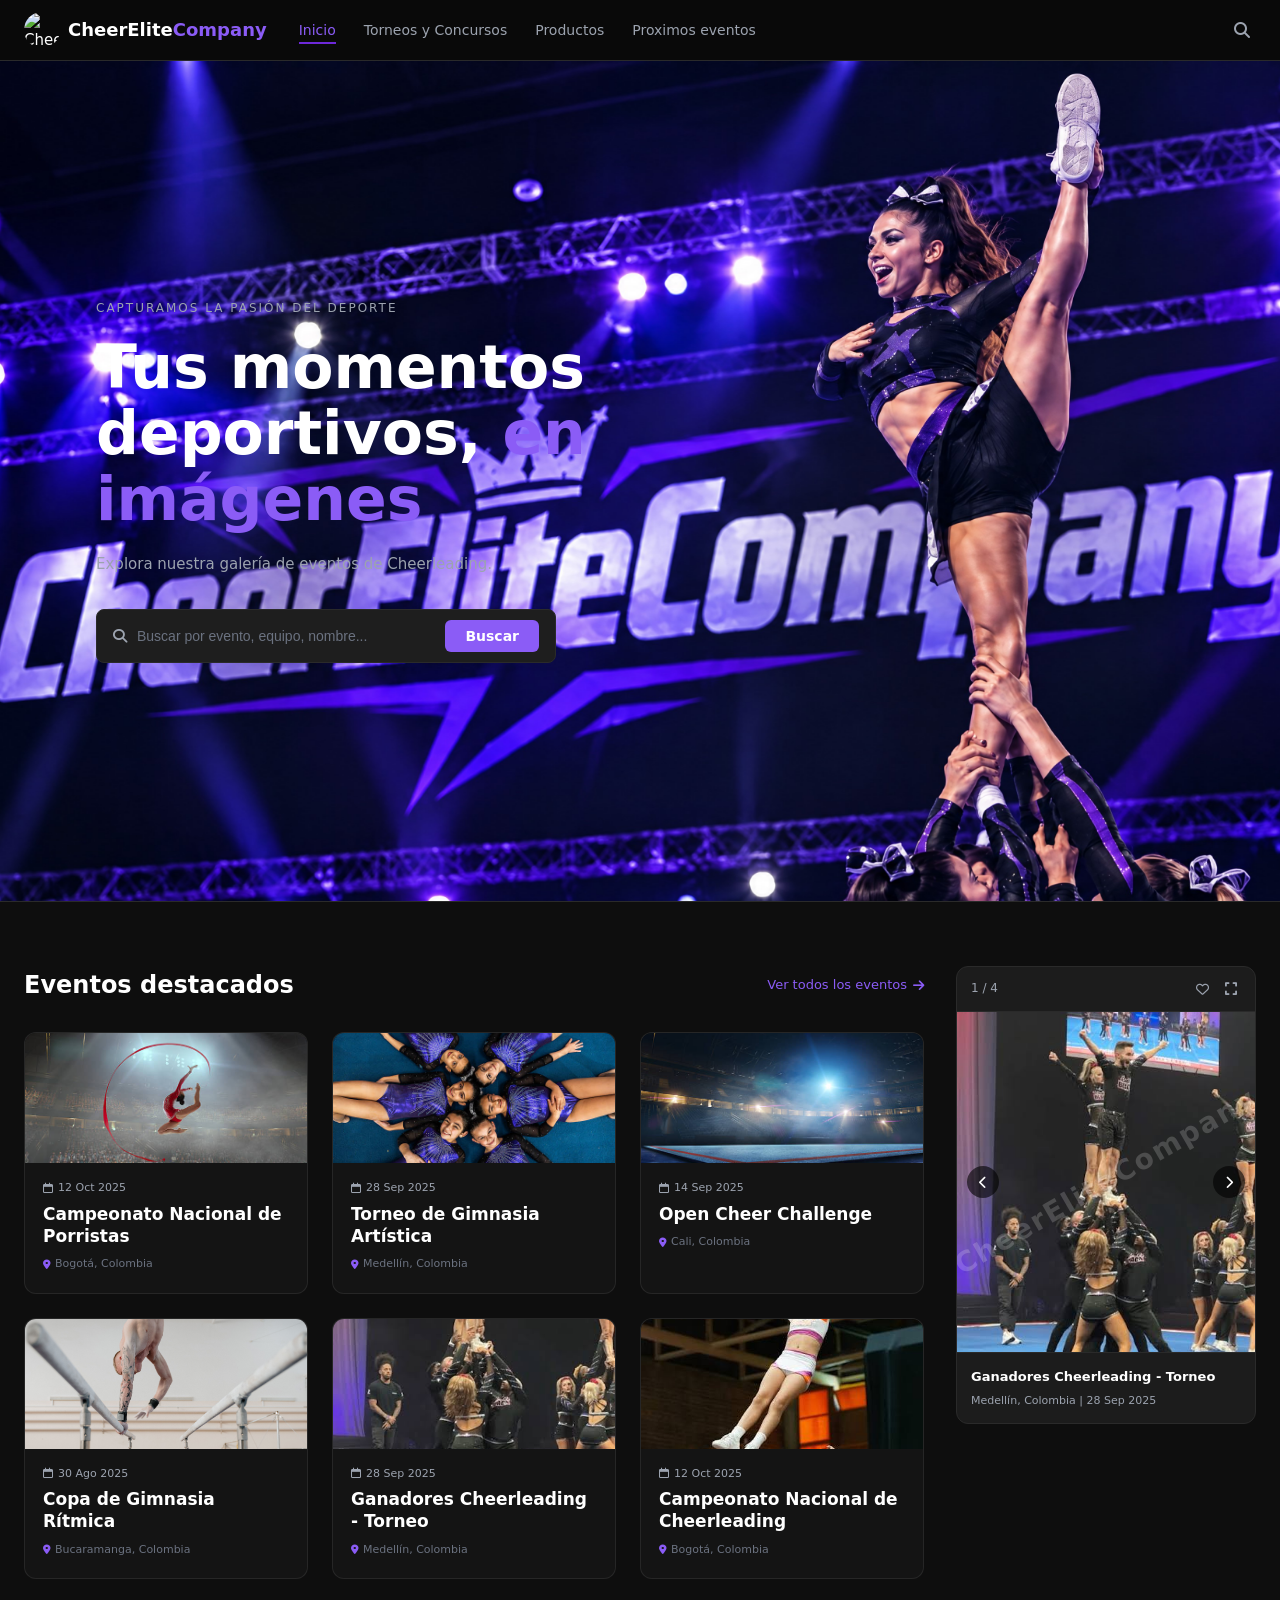
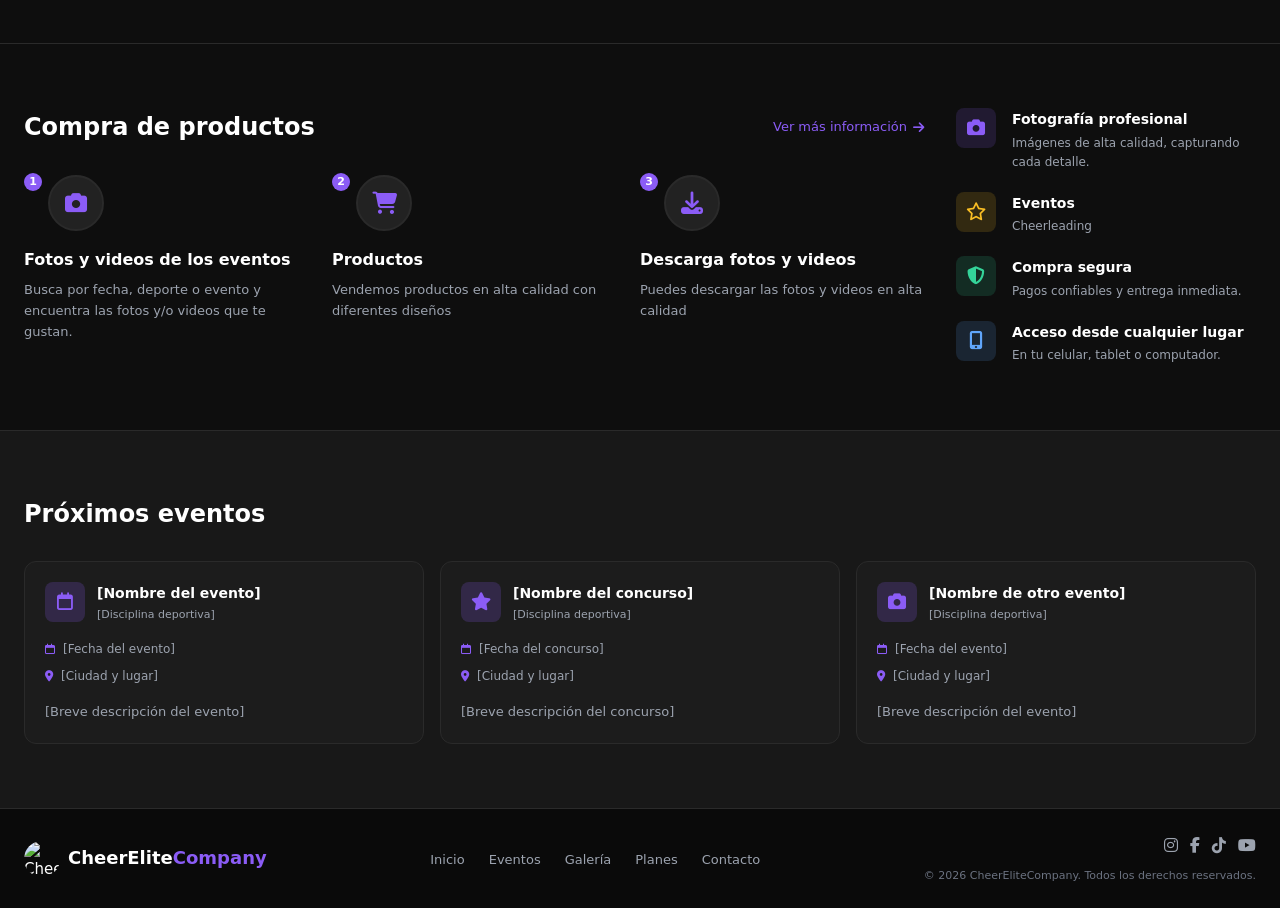
==== index.html @ 5a7f5fb3 "CheerEliteCompany" ====
<!DOCTYPE html>
<html lang="es">
<head>
  <meta charset="UTF-8" />
  <meta name="viewport" content="width=device-width, initial-scale=1.0" />
  <title>CheerEliteCompany: pasión deportiva en imágenes</title>
  <link rel="stylesheet" href="style.css" />
  <link rel="stylesheet" href="https://cdnjs.cloudflare.com/ajax/libs/font-awesome/6.5.0/css/all.min.css" />
</head>
<body>

  <!-- ========== NAVBAR ========== -->
  <nav class="navbar">
    <div class="nav-container">
      <a href="#" class="nav-logo">
        <img src="logo.jpg" alt="CheerEliteCompany Logo" class="logo-img" />
        <span class="logo-text"><span class="logo-sport">CheerElite</span><span class="logo-shots">Company</span></span>
      </a>
      <ul class="nav-links">
        <li><a href="#" class="nav-link active" id="navInicio">Inicio</a></li>
        <li><a href="#" class="nav-link" id="navEventos">Torneos y Concursos</a></li>
        <li><a href="#" class="nav-link" id="navProductos">Productos</a></li>
        <li><a href="#" class="nav-link" id="verTodosProximos">Proximos eventos</a></li>
      </ul>
    <div class="nav-actions">
      <button class="btn-icon" aria-label="Buscar"><i class="fas fa-search"></i></button>
    </div>
      <button class="burger" id="burger" aria-label="Menú">
        <span></span><span></span><span></span>
      </button>
    </div>
  </nav>

  <!-- ========== HERO ========== -->
  <section class="hero">
    <div class="hero-content">
      <p class="hero-label" id="heroLabel">CAPTURAMOS LA PASIÓN DEL DEPORTE</p>
      <h1 class="hero-title">
        <span id="heroTitle">Tus momentos deportivos,</span>
        <span class="hero-highlight" id="heroHighlight">en imágenes</span>
      </h1>
      <p class="hero-subtitle" id="heroSubtitle">Explora nuestra galería de eventos de Cheerleading.</p>
      <div class="hero-search">
        <i class="fas fa-search search-icon"></i>
        <input type="text" placeholder="Buscar por evento, equipo, nombre..." />
        <button class="btn-buscar">Buscar</button>
      </div>
    </div>
    <div class="hero-image">
      <img src="imagenes/portada/images.jpg" alt="Deportista en acción" />
    </div>
  </section>

  <!-- ========== EVENTOS DESTACADOS ========== -->
  <section class="section eventos-section">
    <div class="section-container">
      <div class="eventos-left">
        <div class="section-header">
          <h2 class="section-title">Eventos destacados</h2>
          <a href="#" id="verTodosEventos" class="see-all">Ver todos los eventos <i class="fas fa-arrow-right"></i></a>
        </div>
        <div class="eventos-grid" id="gridDestacados">
          <!-- Card 1 -->
          <div class="evento-card">
            <div class="evento-img-wrap">
              <img src="imagenes/eventos/0.jpg" alt="Campeonato Nacional de Porristas" />
            </div>
            <div class="evento-info">
              <p class="evento-date"><i class="far fa-calendar"></i> 12 Oct 2025</p>
              <h3 class="evento-name">Campeonato Nacional de Porristas</h3>
              <p class="evento-loc"><i class="fas fa-map-marker-alt"></i> Bogotá, Colombia</p>
            </div>
          </div>
          <!-- Card 2 -->
          <div class="evento-card">
            <div class="evento-img-wrap">
              <img src="imagenes/eventos/1.jpg" alt="Torneo de Gimnasia Artística" />
            </div>
            <div class="evento-info">
              <p class="evento-date"><i class="far fa-calendar"></i> 28 Sep 2025</p>
              <h3 class="evento-name">Torneo de Gimnasia Artística</h3>
              <p class="evento-loc"><i class="fas fa-map-marker-alt"></i> Medellín, Colombia</p>
            </div>
          </div>
          <!-- Card 3 -->
          <div class="evento-card">
            <div class="evento-img-wrap">
              <img src="imagenes/eventos/2.jpg" alt="Open Cheer Challenge" />
            </div>
            <div class="evento-info">
              <p class="evento-date"><i class="far fa-calendar"></i> 14 Sep 2025</p>
              <h3 class="evento-name">Open Cheer Challenge</h3>
              <p class="evento-loc"><i class="fas fa-map-marker-alt"></i> Cali, Colombia</p>
            </div>
          </div>
          <!-- Card 4 -->
          <div class="evento-card">
            <div class="evento-img-wrap">
              <img src="imagenes/eventos/3.jpg" alt="Copa de Gimnasia Rítmica" />
            </div>
            <div class="evento-info">
              <p class="evento-date"><i class="far fa-calendar"></i> 30 Ago 2025</p>
              <h3 class="evento-name">Copa de Gimnasia Rítmica</h3>
              <p class="evento-loc"><i class="fas fa-map-marker-alt"></i> Bucaramanga, Colombia</p>
            </div>
          </div>
          <!-- Card 4 -->
          <div class="evento-card">
            <div class="evento-img-wrap">
              <img src="imagenes/eventos/3.jpg" alt="Copa de Gimnasia Rítmica" />
            </div>
            <div class="evento-info">
              <p class="evento-date"><i class="far fa-calendar"></i> 30 Ago 2025</p>
              <h3 class="evento-name">Copa de Gimnasia Rítmica</h3>
              <p class="evento-loc"><i class="fas fa-map-marker-alt"></i> Bucaramanga, Colombia</p>
            </div>
          </div>
          <!-- Card 4 -->
          <div class="evento-card">
            <div class="evento-img-wrap">
              <img src="imagenes/eventos/3.jpg" alt="Copa de Gimnasia Rítmica" />
            </div>
            <div class="evento-info">
              <p class="evento-date"><i class="far fa-calendar"></i> 30 Ago 2025</p>
              <h3 class="evento-name">Copa de Gimnasia Rítmica</h3>
              <p class="evento-loc"><i class="fas fa-map-marker-alt"></i> Bucaramanga, Colombia</p>
            </div>
          </div>
        </div>
      </div>

      <!-- Visor de imagen lateral -->
      <div class="galeria-viewer">
        <div class="viewer-top">
          <span class="viewer-counter">1 / 4</span>
          <div class="viewer-actions">
            <button class="viewer-btn-icon" id="viewerLikeBtn" aria-label="Me gusta">
              <i class="far fa-heart"></i>
            </button>
            <button class="viewer-btn-icon"><i class="fas fa-expand"></i></button>
          </div>
        </div>
        <div class="viewer-img-wrap">
          <button class="viewer-nav prev" id="viewerPrev"><i class="fas fa-chevron-left"></i></button>
          <img src="imagenes/eventos/4.jpg" alt="Gimnasia Artística" id="viewerImg" />
          <div class="viewer-watermark">CheerEliteCompany</div>
          <button class="viewer-nav next" id="viewerNext"><i class="fas fa-chevron-right"></i></button>
        </div>
        <div class="viewer-caption">
          <h4>Gimnasia Artística - Torneo Nacional</h4>
          <p>Medellín, Colombia | 28 Sep 2025</p>
        </div>
      </div>
    </div>
  </section>

  <!-- ========== CÓMO FUNCIONA ========== -->
  <section class="section como-section">
    <div class="section-container">
      <div class="como-left">
        <div class="section-header">
          <h2 class="section-title">Compra de productos</h2>
          <a href="#" id="verMasProductos" class="see-all">Ver más información <i class="fas fa-arrow-right"></i></a>
        </div>
        <div class="pasos-grid">
          <div class="paso">
            <div class="paso-num-icon">
              <span class="paso-num">1</span>
              <div class="paso-icon-circle"><i class="fas fa-camera"></i></div>
            </div>
            <h3 class="paso-title">Fotos y videos de los eventos</h3>
            <p class="paso-desc">Busca por fecha, deporte o evento y encuentra las fotos y/o videos que te gustan.</p>
          </div>
          <div class="paso">
            <div class="paso-num-icon">
              <span class="paso-num">2</span>
              <div class="paso-icon-circle"><i class="fas fa-shopping-cart"></i></div>
            </div>
            <h3 class="paso-title">Productos</h3>
            <p class="paso-desc">Vendemos productos en alta calidad con diferentes diseños</p>
          </div>
          <div class="paso">
            <div class="paso-num-icon">
              <span class="paso-num">3</span>
              <div class="paso-icon-circle"><i class="fas fa-download"></i></div>
            </div>
            <h3 class="paso-title">Descarga fotos y videos</h3>
            <p class="paso-desc">Puedes descargar las fotos y videos en alta calidad</p>
          </div>
        </div>
      </div>

      <div class="como-right">
        <ul class="features-list">
          <li class="feature-item">
            <div class="feature-icon purple"><i class="fas fa-camera"></i></div>
            <div>
              <strong>Fotografía profesional</strong>
              <p>Imágenes de alta calidad, capturando cada detalle.</p>
            </div>
          </li>
          <li class="feature-item">
            <div class="feature-icon yellow"><i class="far fa-star"></i></div>
            <div>
              <strong>Eventos</strong>
              <p>Cheerleading</p>
            </div>
          </li>
          <li class="feature-item">
            <div class="feature-icon green"><i class="fas fa-shield-alt"></i></div>
            <div>
              <strong>Compra segura</strong>
              <p>Pagos confiables y entrega inmediata.</p>
            </div>
          </li>
          <li class="feature-item">
            <div class="feature-icon blue"><i class="fas fa-mobile-alt"></i></div>
            <div>
              <strong>Acceso desde cualquier lugar</strong>
              <p>En tu celular, tablet o computador.</p>
            </div>
          </li>
        </ul>
      </div>
    </div>
  </section>

<!-- ==== PRÓXIMOS EVENTOS Y CONCURSOS ==== -->
<section class="section planes-section" id="proximos-eventos">
  <div class="section-container">
    <div class="planes-left">
      <h2 class="section-title" id="titulo-eventos">Próximos eventos</h2>

      <div class="planes-grid">

        <!-- Anuncio 1 -->
        <article class="plan-card">
          <div class="plan-header">
            <div class="plan-icon purple-icon">
              <i class="far fa-calendar"></i>
            </div>
            <div>
              <h3 class="plan-name">[Nombre del evento]</h3>
              <p class="plan-sub">[Disciplina deportiva]</p>
            </div>
          </div>

          <ul class="plan-features">
            <li>
              <i class="far fa-calendar"></i>
              [Fecha del evento]
            </li>
            <li>
              <i class="fas fa-map-marker-alt"></i>
              [Ciudad y lugar]
            </li>
          </ul>

          <p class="paso-desc">[Breve descripción del evento]</p>
        </article>

        <!-- Anuncio 2 -->
        <article class="plan-card">
          <div class="plan-header">
            <div class="plan-icon purple-icon">
              <i class="fas fa-star"></i>
            </div>
            <div>
              <h3 class="plan-name">[Nombre del concurso]</h3>
              <p class="plan-sub">[Disciplina deportiva]</p>
            </div>
          </div>

          <ul class="plan-features">
            <li>
              <i class="far fa-calendar"></i>
              [Fecha del concurso]
            </li>
            <li>
              <i class="fas fa-map-marker-alt"></i>
              [Ciudad y lugar]
            </li>
          </ul>

          <p class="paso-desc">[Breve descripción del concurso]</p>
        </article>

        <!-- Anuncio 3 -->
        <article class="plan-card">
          <div class="plan-header">
            <div class="plan-icon purple-icon">
              <i class="fas fa-camera"></i>
            </div>
            <div>
              <h3 class="plan-name">[Nombre de otro evento]</h3>
              <p class="plan-sub">[Disciplina deportiva]</p>
            </div>
          </div>

          <ul class="plan-features">
            <li>
              <i class="far fa-calendar"></i>
              [Fecha del evento]
            </li>
            <li>
              <i class="fas fa-map-marker-alt"></i>
              [Ciudad y lugar]
            </li>
          </ul>

          <p class="paso-desc">[Breve descripción del evento]</p>
        </article>

      </div>
    </div>
  </div>
</section>

  <!-- ========== PARTE EVENTOS ========== -->
<section id="vista-eventos" class="vista-eventos" hidden>
  <div class="vista-eventos-header">
    <button id="volverInicio" class="btn-volver">
      <i class="fas fa-arrow-left"></i> volver al inicio
    </button>
    <h2>Torneos y concursos</h2>
    <p class="vista-eventos-sub">Torneos y concursos que hemos cubierto</p>
  </div>

  <div class="eventos-grid" id="gridEventos">
    <article class="evento-card">
      <div class="evento-img">
        <img src="imagenes/eventos/4.jpg" alt="Ganadores Cheerleading - Torneo" loading="lazy" />
      </div>
      <div class="evento-info">
        <span class="evento-fecha"><i class="far fa-calendar"></i> 28 Sep 2025</span>
        <h3>Ganadores Cheerleading - Torneo</h3>
        <p class="evento-lugar"><i class="fas fa-map-marker-alt"></i> Medellín, Colombia</p>
      </div>
    </article>

    <article class="evento-card">
      <div class="evento-img">
        <img src="imagenes/eventos/5.jpg" alt="Campeonato Nacional de Cheerleading" loading="lazy" />
      </div>
      <div class="evento-info">
        <span class="evento-fecha"><i class="far fa-calendar"></i> 12 Oct 2025</span>
        <h3>Campeonato Nacional de Cheerleading</h3>
        <p class="evento-lugar"><i class="fas fa-map-marker-alt"></i> Bogotá, Colombia</p>
      </div>
    </article>

    <article class="evento-card">
      <div class="evento-img">
        <img src="imagenes/eventos/6.jpg" alt="Open Cheer Challenge" loading="lazy" />
      </div>
      <div class="evento-info">
        <span class="evento-fecha"><i class="far fa-calendar"></i> 14 Sep 2025</span>
        <h3>Open Cheer Challenge</h3>
        <p class="evento-lugar"><i class="fas fa-map-marker-alt"></i> Cali, Colombia</p>
      </div>
    </article>

    <article class="evento-card">
      <div class="evento-img">
        <img src="imagenes/eventos/7.jpg" alt="Copa de Cheerleading" loading="lazy" />
      </div>
      <div class="evento-info">
        <span class="evento-fecha"><i class="far fa-calendar"></i> 30 Ago 2025</span>
        <h3>Copa de Cheerleading</h3>
        <p class="evento-lugar"><i class="fas fa-map-marker-alt"></i> Bucaramanga, Colombia</p>
      </div>
    </article>
  </div>
</section>

  <!-- ========== PARTE PRODUCTOS ========== -->
<section id="vista-productos" class="vista-eventos" hidden>
  <div class="vista-eventos-header">
    <button id="volverInicioProd" class="btn-volver">
      <i class="fas fa-arrow-left"></i> Volver al inicio
    </button>
    <h2>Todos nuestros productos</h2>
    <p class="vista-eventos-sub">Paquetes y servicios de fotografía deportiva</p>
  </div>

  <div class="eventos-grid" id="gridProductos">
    <article class="evento-card">
      <div class="evento-img">
        <img src="imagenes/eventos/7.jpg" alt="Almohada y cobija" loading="lazy" />
      </div>
      <div class="evento-info">
        <span class="producto-precio">$120.000</span>
        <h3>Almohada y cobija</h3>
        <p class="evento-lugar"><i class="fas fa-camera"></i> 15 fotos editadas en alta resolución</p>
      </div>
    </article>

    <article class="evento-card">
      <div class="evento-img">
        <img src="imagenes/productos/2.jpg" alt="Impresión Fine Art" loading="lazy" />
      </div>
      <div class="evento-info">
        <span class="producto-precio">$85.000</span>
        <h3>Impresión Fine Art</h3>
        <p class="evento-lugar"><i class="fas fa-print"></i> Impresión 30x40 cm en papel mate</p>
      </div>
    </article>

    <article class="evento-card">
      <div class="evento-img">
        <img src="imagenes/productos/3.jpg" alt="Sesión Personalizada" loading="lazy" />
      </div>
      <div class="evento-info">
        <span class="producto-precio">$250.000</span>
        <h3>Sesión Personalizada</h3>
        <p class="evento-lugar"><i class="fas fa-clock"></i> 1 hora de sesión + 25 fotos</p>
      </div>
    </article>
  </div>
</section>

<!-- ========== PARTE PROXIMOS EVENTOS ========== -->
<section id="vista-proximos" class="vista-eventos" hidden>
  <div class="vista-eventos-header">
    <button id="volverInicioProx" class="btn-volver">
      <i class="fas fa-arrow-left"></i> Volver al inicio
    </button>
    <h2>Próximos eventos</h2>
    <p class="vista-eventos-sub">Lo que viene en el calendario deportivo</p>
  </div>

  <div class="eventos-grid" id="gridProximos">
    <article class="evento-card">
      <div class="evento-img">
        <img src="imagenes/proximos/amor y amistad.jpg" alt="Copa de amor y amistad" loading="lazy" />
      </div>
      <div class="evento-info">
        <span class="evento-fecha"><i class="far fa-calendar"></i> 15 Nov 2026</span>
        <h3>Copa de amor y amistad</h3>
        <p class="evento-lugar"><i class="fas fa-map-marker-alt"></i> Medellín, Colombia</p>
      </div>
    </article>

    <article class="evento-card">
      <div class="evento-img">
        <img src="imagenes/eventos/9.jpg" alt="Torneo de Gimnasia Artística" loading="lazy" />
      </div>
      <div class="evento-info">
        <span class="evento-fecha"><i class="far fa-calendar"></i> 06 Dic 2026</span>
        <h3>Torneo de Gimnasia Artística</h3>
        <p class="evento-lugar"><i class="fas fa-map-marker-alt"></i> Bogotá, Colombia</p>
      </div>
    </article>

    <article class="evento-card">
      <div class="evento-img">
        <img src="imagenes/eventos/10.jpg" alt="Open Cheer Challenge 2027" loading="lazy" />
      </div>
      <div class="evento-info">
        <span class="evento-fecha"><i class="far fa-calendar"></i> 24 Ene 2027</span>
        <h3>Open Cheer Challenge 2027</h3>
        <p class="evento-lugar"><i class="fas fa-map-marker-alt"></i> Cali, Colombia</p>
      </div>
    </article>

    <article class="evento-card">
      <div class="evento-img">
        <img src="imagenes/eventos/11.jpg" alt="Copa de Gimnasia Rítmica" loading="lazy" />
      </div>
      <div class="evento-info">
        <span class="evento-fecha"><i class="far fa-calendar"></i> 21 Feb 2027</span>
        <h3>Copa de Gimnasia Rítmica</h3>
        <p class="evento-lugar"><i class="fas fa-map-marker-alt"></i> Bucaramanga, Colombia</p>
      </div>
    </article>
  </div>
</section>

  <!-- ========== FOOTER ========== -->
  <footer class="footer">
    <div class="footer-container">
      <div class="footer-logo">
        <img src="logo.jpg" alt="CheerEliteCompany Logo" class="logo-img" />
        <span class="logo-text"><span class="logo-sport">CheerElite</span><span class="logo-shots">Company</span></span>
      </div>
      <ul class="footer-links">
        <li><a href="#">Inicio</a></li>
        <li><a href="#">Eventos</a></li>
        <li><a href="#">Galería</a></li>
        <li><a href="#">Planes</a></li>
        <li><a href="#">Contacto</a></li>
      </ul>
      <div class="footer-right">
        <div class="social-icons">
          <a href="#" aria-label="Instagram"><i class="fab fa-instagram"></i></a>
          <a href="#" aria-label="Facebook"><i class="fab fa-facebook-f"></i></a>
          <a href="#" aria-label="TikTok"><i class="fab fa-tiktok"></i></a>
          <a href="#" aria-label="YouTube"><i class="fab fa-youtube"></i></a>
        </div>
        <p class="footer-copy">© 2026 CheerEliteCompany. Todos los derechos reservados.</p>
      </div>
    </div>
  </footer>

  <script src="script.js"></script>
  <script src="render.js"></script>

  <script type="module">
    import { createTimeline, stagger, splitText } from 'https://esm.sh/animejs';

    const { chars } = splitText('#titulo-eventos', {
      chars: {
        wrap: 'clip',
        clone: 'bottom'
      },
    });

    createTimeline()
      .add(chars, {
        y: '-100%',
        loop: true,
        loopDelay: 350,
        duration: 1900,
        ease: 'inOut(2)',
      }, stagger(150, { from: 'first' }));
  </script>

</body>
</html>
---- style.css ----
/* ===========================
   RESET & BASE
=========================== */
*, *::before, *::after { box-sizing: border-box; margin: 0; padding: 0; }

:root {
  --bg: #0e0e0e;
  --bg2: #181818;
  --bg3: #222222;
  --card: #1c1c1c;
  --border: #2a2a2a;
  --purple: #8b5cf6;
  --purple-dark: #6d28d9;
  --purple-light: #a78bfa;
  --white: #ffffff;
  --gray: #9ca3af;
  --gray2: #6b7280;
  --font: 'Segoe UI', system-ui, -apple-system, sans-serif;
}

html { scroll-behavior: smooth; }

body {
  background-color: var(--bg);
  color: var(--white);
  font-family: var(--font);
  font-size: 15px;
  line-height: 1.6;
}

a { text-decoration: none; color: inherit; }
ul { list-style: none; }
img { display: block; width: 100%; height: 100%; object-fit: cover; }
button { cursor: pointer; border: none; background: none; font-family: var(--font); }

/* ===========================
   NAVBAR
=========================== */
.navbar {
  position: sticky;
  top: 0;
  z-index: 100;
  background: rgba(10, 10, 10, 0.95);
  backdrop-filter: blur(10px);
  border-bottom: 1px solid var(--border);
}

.nav-container {
  max-width: 1280px;
  margin: 0 auto;
  padding: 0 24px;
  height: 60px;
  display: flex;
  align-items: center;
  gap: 32px;
}

.nav-logo {
  display: flex;
  align-items: center;
  gap: 8px;
  flex-shrink: 0;
}

.logo-img {
  width: 36px;
  height: 36px;
  border-radius: 50%;
  object-fit: cover;
}

.logo-text { font-size: 18px; font-weight: 700; }
.logo-sport { color: var(--white); }
.logo-shots { color: var(--purple); }

.nav-links {
  display: flex;
  gap: 28px;
  flex: 1;
}

.nav-link {
  color: var(--gray);
  font-size: 14px;
  transition: color 0.2s;
  white-space: nowrap;
}
.nav-link:hover, .nav-link.active { color: var(--purple); }

.nav-actions {
  display: flex;
  align-items: center;
  gap: 12px;
  flex-shrink: 0;
}

.btn-icon {
  color: var(--gray);
  font-size: 16px;
  padding: 6px;
  transition: color 0.2s;
  background: none;
  border: none;
}
.btn-icon:hover { color: var(--white); }

.btn-register:hover { background: var(--purple-dark); }

.burger {
  display: none;
  flex-direction: column;
  gap: 5px;
  padding: 4px;
  background: none;
  border: none;
  margin-left: auto;
}
.burger span {
  display: block;
  width: 22px;
  height: 2px;
  background: var(--white);
  border-radius: 2px;
  transition: 0.3s;
}

/* ===========================
   HERO
=========================== */
.hero {
  min-height: calc(100vh - 60px);
  max-height: 600px;
  display: flex;
  align-items: center;
  position: relative;
  overflow: hidden;
  background: var(--bg);
}

.hero-content {
  flex: 1;
  padding: 60px 48px 60px 96px;
  z-index: 2;
  max-width: 55%;
}

.hero-label {
  font-size: 12px;
  letter-spacing: 2px;
  color: var(--gray);
  margin-bottom: 16px;
  font-weight: 500;
}

.hero-title {
  font-size: clamp(36px, 5vw, 60px);
  font-weight: 800;
  line-height: 1.1;
  margin-bottom: 20px;
  color: var(--white);
}

.hero-highlight { color: var(--purple); }

.hero-subtitle {
  color: var(--gray);
  font-size: 15px;
  line-height: 1.7;
  margin-bottom: 32px;
  max-width: 480px;
}

.hero-search {
  display: flex;
  align-items: center;
  background: #1e1e1e;
  border: 1px solid var(--border);
  border-radius: 8px;
  padding: 10px 16px;
  max-width: 460px;
  gap: 10px;
}

.search-icon { color: var(--gray); font-size: 14px; flex-shrink: 0; }

.hero-search input {
  flex: 1;
  background: none;
  border: none;
  outline: none;
  color: var(--white);
  font-size: 14px;
}
.hero-search input::placeholder { color: var(--gray2); }

.btn-buscar {
  background: var(--purple);
  color: var(--white);
  font-size: 14px;
  font-weight: 600;
  padding: 8px 20px;
  border-radius: 6px;
  flex-shrink: 0;
  transition: background 0.2s;
}
.btn-buscar:hover { background: var(--purple-dark); }

.hero-image {
  position: absolute;
  inset: 0;          /* ocupa todo el hero */
  width: 100%;
  height: 100%;
  overflow: hidden;
}

.hero-image img {
  width: 100%;
  height: 100%;
  object-fit: cover;
  object-position: center 30%; /* ajusta qué parte vertical se ve */
}

.hero-image img {
  object-position: center top;
}

/* ===========================
   SECTIONS
=========================== */
.section {
  padding: 64px 0;
  border-top: 1px solid var(--border);
}

.section-container {
  max-width: 1280px;
  margin: 0 auto;
  padding: 0 24px;
  display: flex;
  gap: 32px;
}

.section-header {
  display: flex;
  align-items: center;
  justify-content: space-between;
  margin-bottom: 28px;
}

.section-title {
  font-size: 24px;
  font-weight: 700;
  color: var(--white);
}

.see-all {
  color: var(--purple);
  font-size: 13px;
  font-weight: 500;
  display: flex;
  align-items: center;
  gap: 6px;
  white-space: nowrap;
  transition: color 0.2s;
}
.see-all:hover { color: var(--purple-light); }

/* ===========================
   EVENTOS DESTACADOS
=========================== */
.eventos-section .section-container { align-items: flex-start; }

.eventos-left { flex: 1; min-width: 0; }

.eventos-grid {
  display: grid;
  grid-template-columns: repeat(4, 1fr);
  gap: 14px;
}

.evento-card {
  background: var(--card);
  border: 1px solid var(--border);
  border-radius: 10px;
  overflow: hidden;
  transition: transform 0.2s, border-color 0.2s;
}
.evento-card:hover { transform: translateY(-3px); border-color: var(--purple); }

.evento-img-wrap {
  height: 130px;
  overflow: hidden;
  background: var(--bg3);
}

.evento-info { padding: 10px 12px 12px; }

.evento-date {
  font-size: 11px;
  color: var(--gray);
  margin-bottom: 6px;
  display: flex;
  align-items: center;
  gap: 5px;
}

.evento-name {
  font-size: 13px;
  font-weight: 600;
  color: var(--white);
  margin-bottom: 6px;
  line-height: 1.3;
}

.evento-loc {
  font-size: 11px;
  color: var(--gray2);
  display: flex;
  align-items: center;
  gap: 4px;
}
.evento-loc i { color: var(--purple); font-size: 10px; }

/* Galería visor lateral */
.galeria-viewer {
  width: 300px;
  flex-shrink: 0;
  background: var(--card);
  border: 1px solid var(--border);
  border-radius: 12px;
  overflow: hidden;
  display: flex;
  flex-direction: column;
}

.viewer-top {
  display: flex;
  justify-content: space-between;
  align-items: center;
  padding: 10px 14px;
  border-bottom: 1px solid var(--border);
}

.viewer-counter { font-size: 12px; color: var(--gray); }

.viewer-actions { display: flex; gap: 8px; }

.viewer-btn-icon {
  color: var(--gray);
  font-size: 14px;
  padding: 4px;
  transition: color 0.2s;
}
.viewer-btn-icon:hover { color: var(--white); }

.viewer-img-wrap {
  position: relative;
  height: 340px;
  background: var(--bg3);
  overflow: hidden;
}

.viewer-nav {
  position: absolute;
  top: 50%;
  transform: translateY(-50%);
  background: rgba(0,0,0,0.6);
  color: var(--white);
  border-radius: 50%;
  width: 32px;
  height: 32px;
  display: flex;
  align-items: center;
  justify-content: center;
  font-size: 13px;
  z-index: 5;
  transition: background 0.2s;
}
.viewer-nav:hover { background: rgba(139,92,246,0.7); }
.viewer-nav.prev { left: 10px; }
.viewer-nav.next { right: 10px; }

.viewer-watermark {
  position: absolute;
  top: 50%;
  left: 50%;
  transform: translate(-50%, -50%) rotate(-30deg);
  font-size: 28px;
  font-weight: 800;
  color: rgba(255,255,255,0.18);
  white-space: nowrap;
  pointer-events: none;
  z-index: 4;
  letter-spacing: 2px;
}

.viewer-caption {
  padding: 14px;
  border-top: 1px solid var(--border);
}
.viewer-caption h4 { font-size: 13px; font-weight: 600; margin-bottom: 4px; }
.viewer-caption p { font-size: 11px; color: var(--gray); }

/* ===========================
   CÓMO FUNCIONA
=========================== */
.como-section .section-container { align-items: flex-start; }

.como-left { flex: 1; }

.pasos-grid {
  display: grid;
  grid-template-columns: repeat(3, 1fr);
  gap: 24px;
}

.paso { display: flex; flex-direction: column; }

.paso-num-icon {
  display: flex;
  align-items: flex-start;
  gap: 6px;
  margin-bottom: 16px;
}

.paso-num {
  background: var(--purple);
  color: var(--white);
  font-size: 11px;
  font-weight: 700;
  width: 18px;
  height: 18px;
  border-radius: 50%;
  display: flex;
  align-items: center;
  justify-content: center;
  flex-shrink: 0;
  margin-top: -2px;
}

.paso-icon-circle {
  background: var(--bg3);
  border: 2px solid var(--border);
  border-radius: 50%;
  width: 56px;
  height: 56px;
  display: flex;
  align-items: center;
  justify-content: center;
  font-size: 22px;
  color: var(--purple);
}

.paso-title { font-size: 16px; font-weight: 700; margin-bottom: 8px; }
.paso-desc { font-size: 13px; color: var(--gray); line-height: 1.6; }

/* Features list */
.como-right {
  width: 300px;
  flex-shrink: 0;
}

.features-list { display: flex; flex-direction: column; gap: 20px; }

.feature-item {
  display: flex;
  align-items: flex-start;
  gap: 16px;
}

.feature-icon {
  width: 40px;
  height: 40px;
  border-radius: 8px;
  display: flex;
  align-items: center;
  justify-content: center;
  font-size: 18px;
  flex-shrink: 0;
}
.feature-icon.purple { background: rgba(139,92,246,0.15); color: var(--purple); }
.feature-icon.yellow { background: rgba(251,191,36,0.15); color: #fbbf24; }
.feature-icon.green  { background: rgba(52,211,153,0.15); color: #34d399; }
.feature-icon.blue   { background: rgba(96,165,250,0.15); color: #60a5fa; }

.feature-item strong { font-size: 14px; font-weight: 600; display: block; margin-bottom: 3px; }
.feature-item p { font-size: 12px; color: var(--gray); }

/* ===========================
   PLANES
=========================== */
.planes-section { background: var(--bg2); }

.planes-container { align-items: flex-start; gap: 40px; }

.planes-left { flex: 1; }
.planes-left .section-title { margin-bottom: 28px; }

.planes-grid {
  display: grid;
  grid-template-columns: repeat(3, 1fr);
  gap: 16px;
}

.plan-card {
  background: var(--card);
  border: 1px solid var(--border);
  border-radius: 12px;
  padding: 20px;
  display: flex;
  flex-direction: column;
  gap: 16px;
  position: relative;
  transition: border-color 0.2s;
}
.plan-card:hover { border-color: var(--purple); }

.plan-card.popular {
  border-color: var(--purple);
  background: #1a1030;
}

.popular-badge {
  position: absolute;
  top: -12px;
  left: 50%;
  transform: translateX(-50%);
  background: var(--purple);
  color: var(--white);
  font-size: 11px;
  font-weight: 700;
  padding: 4px 14px;
  border-radius: 20px;
  white-space: nowrap;
}

.plan-header { display: flex; align-items: flex-start; gap: 12px; }

.plan-icon {
  width: 40px;
  height: 40px;
  background: var(--bg3);
  border-radius: 8px;
  display: flex;
  align-items: center;
  justify-content: center;
  font-size: 18px;
  color: var(--gray);
  flex-shrink: 0;
}
.plan-icon.purple-icon { background: rgba(139,92,246,0.2); color: var(--purple); }

.plan-name { font-size: 14px; font-weight: 700; color: var(--white); margin-bottom: 2px; }
.plan-sub { font-size: 11px; color: var(--gray); }

.plan-features { display: flex; flex-direction: column; gap: 8px; flex: 1; }

.plan-features li {
  font-size: 12px;
  color: var(--gray);
  display: flex;
  align-items: center;
  gap: 8px;
}
.plan-features li i { color: var(--purple); font-size: 11px; }

.btn-plan {
  width: 100%;
  padding: 10px;
  border-radius: 8px;
  font-size: 13px;
  font-weight: 600;
  transition: all 0.2s;
  margin-top: auto;
}
.btn-plan.outline {
  border: 1px solid var(--border);
  color: var(--white);
  background: transparent;
}
.btn-plan.outline:hover { border-color: var(--purple); color: var(--purple); }
.btn-plan.filled {
  background: var(--purple);
  color: var(--white);
}
.btn-plan.filled:hover { background: var(--purple-dark); }

/* Promo lateral */
.planes-promo {
  width: 340px;
  flex-shrink: 0;
  position: relative;
  min-height: 320px;
  display: flex;
  align-items: flex-end;
}

.promo-img {
  position: absolute;
  inset: 0;
  border-radius: 12px;
  object-fit: cover;
}

.promo-frame {
  position: absolute;
  top: 16px;
  right: -10px;
  width: 80%;
  height: 80%;
  border: 2px solid rgba(139,92,246,0.5);
  border-radius: 8px;
  z-index: 1;
}

.promo-text {
  position: relative;
  z-index: 2;
  background: linear-gradient(to top, rgba(0,0,0,0.85) 0%, transparent 100%);
  width: 100%;
  padding: 24px 20px 20px;
  border-radius: 0 0 12px 12px;
}
.promo-text p {
  font-size: 22px;
  font-weight: 800;
  line-height: 1.25;
  color: var(--white);
}
.promo-text em { color: var(--purple-light); font-style: normal; }

.promo-underline {
  display: block;
  width: 80px;
  height: 3px;
  background: var(--purple);
  border-radius: 2px;
  margin-top: 8px;
}

/* ===========================
   FOOTER
=========================== */
.footer {
  background: #0a0a0a;
  border-top: 1px solid var(--border);
  padding: 24px 0;
}

.footer-container {
  max-width: 1280px;
  margin: 0 auto;
  padding: 0 24px;
  display: flex;
  align-items: center;
  gap: 32px;
}

.footer-logo {
  display: flex;
  align-items: center;
  gap: 8px;
  flex-shrink: 0;
}

.footer-links {
  display: flex;
  gap: 24px;
  flex: 1;
  justify-content: center;
}

.footer-links li a {
  color: var(--gray);
  font-size: 13px;
  transition: color 0.2s;
}
.footer-links li a:hover { color: var(--purple); }

.footer-right {
  display: flex;
  flex-direction: column;
  align-items: flex-end;
  gap: 8px;
  flex-shrink: 0;
}

.social-icons { display: flex; gap: 12px; }

.social-icons a {
  color: var(--gray);
  font-size: 16px;
  transition: color 0.2s;
}
.social-icons a:hover { color: var(--purple); }

.footer-copy { font-size: 11px; color: var(--gray2); }

/* ===========================
   RESPONSIVE
=========================== */
@media (max-width: 1100px) {
  .eventos-grid { grid-template-columns: repeat(2, 1fr); }
  .galeria-viewer { display: none; }
  .como-right { display: none; }
  .pasos-grid { gap: 16px; }
}

@media (max-width: 900px) {
  .hero-content { padding: 48px 24px; max-width: 100%; }
  .hero-image { display: none; }
  .planes-promo { display: none; }
  .planes-grid { grid-template-columns: 1fr; }
  .section-container { flex-direction: column; }
  .footer-container { flex-direction: column; gap: 16px; }
  .footer-right { align-items: center; }
  .footer-links { justify-content: center; flex-wrap: wrap; gap: 12px; }
}

@media (max-width: 640px) {
  .nav-links { display: none; }
  .nav-actions { display: none; }
  .burger { display: flex; }
  .eventos-grid { grid-template-columns: 1fr; }
  .pasos-grid { grid-template-columns: 1fr; }
  .hero-title { font-size: 32px; }
  .section-header { flex-direction: column; align-items: flex-start; gap: 8px; }

  /* Mobile menu open */
  .nav-links.open {
    display: flex;
    flex-direction: column;
    position: fixed;
    top: 60px;
    left: 0;
    right: 0;
    background: #0e0e0e;
    padding: 20px 24px;
    border-bottom: 1px solid var(--border);
    z-index: 99;
    gap: 16px;
  }
  .nav-actions.open {
    display: flex;
    position: fixed;
    top: auto;
    bottom: 0;
    left: 0;
    right: 0;
    background: #0e0e0e;
    padding: 16px 24px;
    border-top: 1px solid var(--border);
    z-index: 99;
    justify-content: center;
  }
}

/* ===== Visor ampliado (lightbox) ===== */
.lightbox {
  position: fixed;
  inset: 0;
  background: rgba(10, 10, 10, 0.95);
  display: none;
  align-items: center;
  justify-content: center;
  z-index: 1000;
}
.lightbox.open { display: flex; }

.lightbox-content {
  position: relative;
  max-width: 80vw;
  max-height: 85vh;
  overflow: hidden;
}

.lightbox-img {
  width: auto;
  height: auto;
  max-width: 80vw;
  max-height: 85vh;
  object-fit: contain;
}

.lightbox-watermark {
  position: absolute;
  top: 50%;
  left: 50%;
  transform: translate(-50%, -50%) rotate(-30deg);
  font-size: 64px;
  font-weight: 800;
  color: rgba(255, 255, 255, 0.18);
  white-space: nowrap;
  pointer-events: none;
  letter-spacing: 4px;
}

.lightbox-close {
  position: absolute;
  top: 24px;
  right: 32px;
  color: var(--white);
  font-size: 28px;
  transition: color 0.2s;
}
.lightbox-close:hover { color: var(--purple-light); }

.lightbox-nav {
  position: absolute;
  top: 50%;
  transform: translateY(-50%);
  width: 44px;
  height: 44px;
  border-radius: 50%;
  background: rgba(255, 255, 255, 0.12);
  color: var(--white);
  font-size: 16px;
  display: flex;
  align-items: center;
  justify-content: center;
  transition: background 0.2s;
}
.lightbox-nav:hover { background: rgba(139, 92, 246, 0.7); }
.lightbox-nav.prev { left: 24px; }
.lightbox-nav.next { right: 24px; }

/* Botón de me gusta con contador */
#viewerLikeBtn {
  display: inline-flex;
  align-items: center;
  gap: 5px;
  font-size: 13px;
  color: var(--gray);
  cursor: pointer;
}

#viewerLikeBtn:hover {
  color: var(--white);
}

.vista-eventos {
  padding: 120px 40px 80px;
  min-height: 100vh;
  background: #0a0a0a;
  color: var(--white, #fff);
}

.vista-eventos-header {
  max-width: 1200px;
  margin: 0 auto 40px;
}

.btn-volver {
  display: inline-flex;
  align-items: center;
  gap: 8px;
  background: transparent;
  border: 1px solid rgba(255, 255, 255, 0.25);
  color: inherit;
  padding: 8px 16px;
  border-radius: 999px;
  cursor: pointer;
  font-size: 13px;
  margin-bottom: 24px;
  transition: background 0.2s, border-color 0.2s;
}

.btn-volver:hover {
  background: rgba(255, 255, 255, 0.08);
  border-color: rgba(255, 255, 255, 0.5);
}

.vista-eventos-header h2 {
  font-size: clamp(28px, 5vw, 44px);
  margin: 0 0 8px;
}

.vista-eventos-sub {
  color: var(--gray, #9ca3af);
  font-size: 15px;
  margin: 0;
}

.eventos-grid {
  max-width: 1200px;
  margin: 0 auto;
  display: grid;
  grid-template-columns: repeat(auto-fill, minmax(260px, 1fr));
  gap: 24px;
}

.evento-card {
  background: #141414;
  border: 1px solid rgba(255, 255, 255, 0.08);
  border-radius: 12px;
  overflow: hidden;
  transition: transform 0.25s, border-color 0.25s;
}

.evento-card:hover {
  transform: translateY(-4px);
  border-color: rgba(255, 255, 255, 0.25);
}

.evento-img {
  aspect-ratio: 4 / 3;
  overflow: hidden;
}

.evento-img img {
  width: 100%;
  height: 100%;
  object-fit: cover;
  display: block;
}

.evento-info {
  padding: 16px 18px 20px;
}

.evento-fecha {
  display: inline-flex;
  align-items: center;
  gap: 6px;
  font-size: 12px;
  letter-spacing: 0.08em;
  text-transform: uppercase;
  color: #6149ec;
  margin-bottom: 8px;
}

.evento-info h3 {
  font-size: 17px;
  margin: 0 0 8px;
  line-height: 1.3;
}

.evento-lugar {
  display: flex;
  align-items: center;
  gap: 6px;
  font-size: 13px;
  color: var(--gray, #9ca3af);
  margin: 0;
}

@media (max-width: 640px) {
  .vista-eventos { padding: 100px 20px 60px; }
}

[hidden] { display: none !important; }

/* Línea indicadora del enlace activo en el navbar */
.nav-link {
  position: relative;
}

.nav-link::after {
  content: '';
  position: absolute;
  left: 0;
  bottom: -6px;
  width: 100%;
  height: 2px;
  background: #6d28d9;
  transform: scaleX(0);
  transform-origin: left;
  transition: transform 0.25s ease;
}

.nav-link:hover::after {
  transform: scaleX(1);
}

.nav-link.active::after {
  transform: scaleX(1);
}

.producto-precio {
  display: inline-block;
  font-size: 16px;
  font-weight: 700;
  color: #f43f5e;
  margin-bottom: 8px;
}

/* Resultado del buscador */
.evento-card {
  scroll-margin-top: 110px;
}

.evento-resaltado {
  border-color: #f43f5e;
  box-shadow: 0 0 0 2px #f43f5e;
}

.hero-search-msg {
  margin-top: 12px;
  font-size: 13px;
  color: #f43f5e;
}
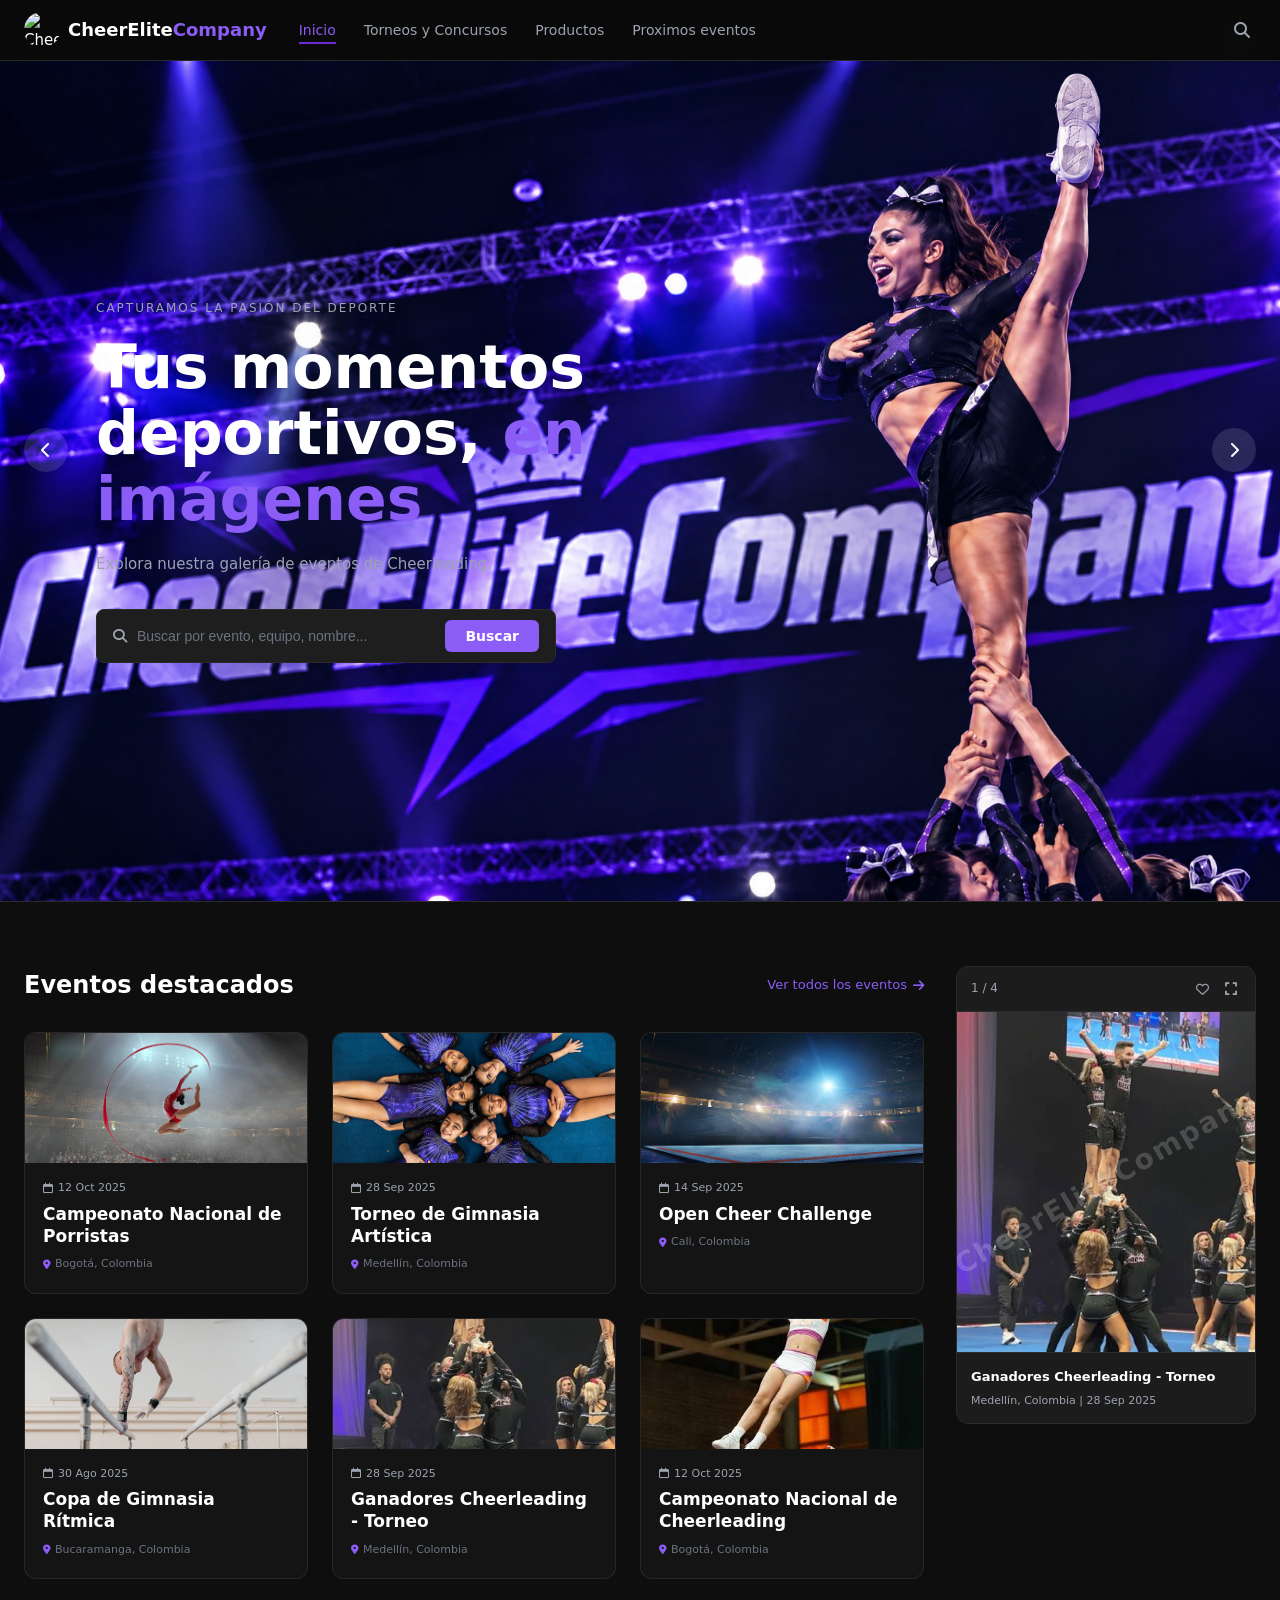
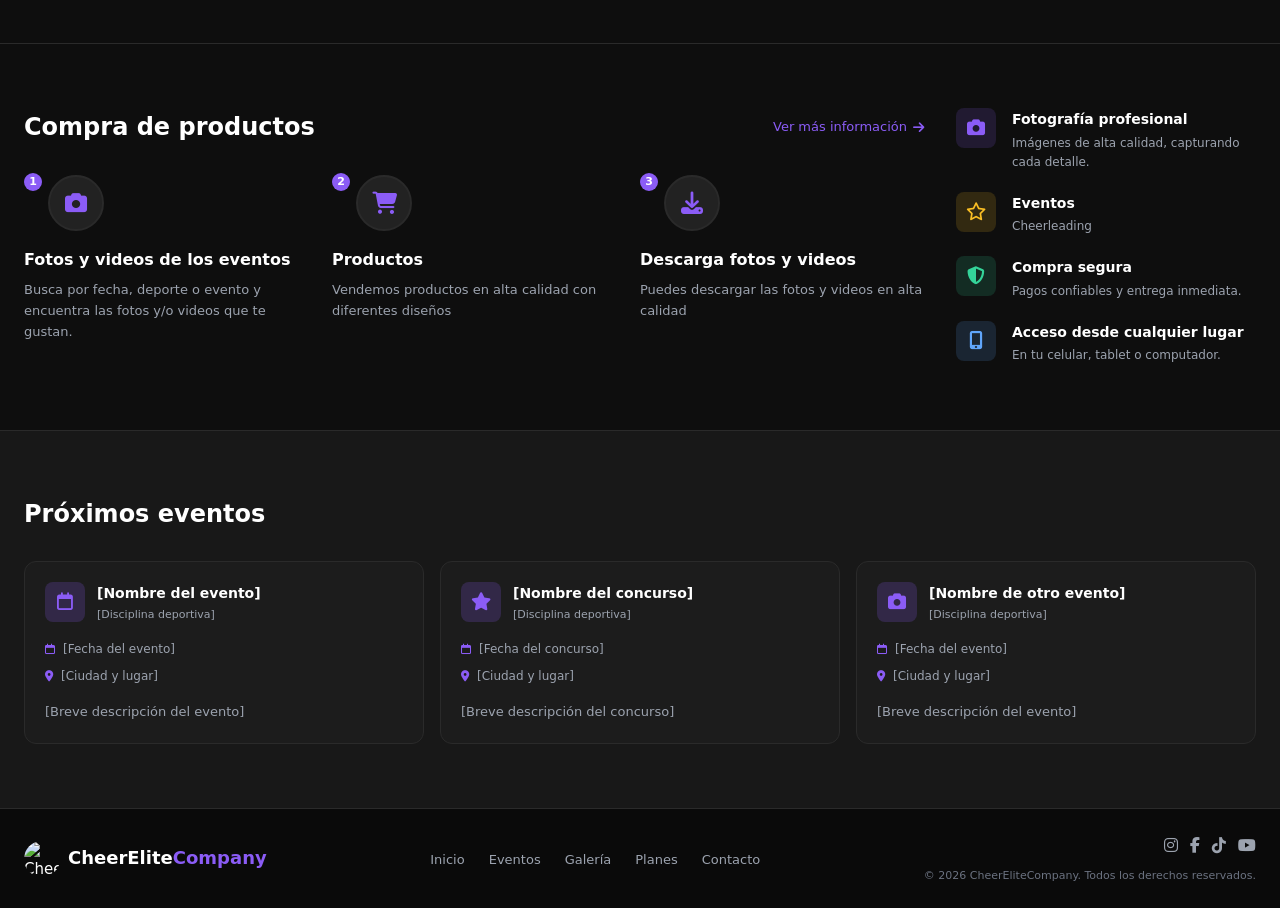
==== commit 0ef0c828: "Update index.html" ====
--- a/index.html
+++ b/index.html
@@ -141,10 +141,8 @@
           </div>
         </div>
         <div class="viewer-img-wrap">
-          <button class="viewer-nav prev" id="viewerPrev"><i class="fas fa-chevron-left"></i></button>
           <img src="imagenes/eventos/4.jpg" alt="Gimnasia Artística" id="viewerImg" />
           <div class="viewer-watermark">CheerEliteCompany</div>
-          <button class="viewer-nav next" id="viewerNext"><i class="fas fa-chevron-right"></i></button>
         </div>
         <div class="viewer-caption">
           <h4>Gimnasia Artística - Torneo Nacional</h4>
@@ -525,5 +523,7 @@
       }, stagger(150, { from: 'first' }));
   </script>
 
+  <script src="https://identity.netlify.com/v1/netlify-identity-widget.js"></script>
+
 </body>
-</html>+</html>
--- a/style.css
+++ b/style.css
@@ -377,8 +377,6 @@
   transition: background 0.2s;
 }
 .viewer-nav:hover { background: rgba(139,92,246,0.7); }
-.viewer-nav.prev { left: 10px; }
-.viewer-nav.next { right: 10px; }
 
 .viewer-watermark {
   position: absolute;
@@ -717,14 +715,28 @@
   .footer-links { justify-content: center; flex-wrap: wrap; gap: 12px; }
 }
 
+/* ===== Móvil: destacados deslizables ===== */
 @media (max-width: 640px) {
-  .nav-links { display: none; }
-  .nav-actions { display: none; }
-  .burger { display: flex; }
-  .eventos-grid { grid-template-columns: 1fr; }
-  .pasos-grid { grid-template-columns: 1fr; }
-  .hero-title { font-size: 32px; }
-  .section-header { flex-direction: column; align-items: flex-start; gap: 8px; }
+  .eventos-left .eventos-grid {
+    display: flex;
+    gap: 12px;
+    overflow-x: auto;
+    scroll-snap-type: x mandatory;
+    -webkit-overflow-scrolling: touch;
+    padding-bottom: 8px;
+  }
+  .eventos-left .eventos-grid .evento-card {
+    flex: 0 0 230px;
+    scroll-snap-align: start;
+  }
+  .evento-img-wrap {
+    height: 120px;
+  }
+}
+
+html, body {
+  overflow-x: clip;
+}
 
   /* Mobile menu open */
   .nav-links.open {
@@ -998,4 +1010,8 @@
   margin-top: 12px;
   font-size: 13px;
   color: #f43f5e;
-}+}
+
+@media (max-width: 640px) {
+  .viewer-nav { display: none !important; }
+}
